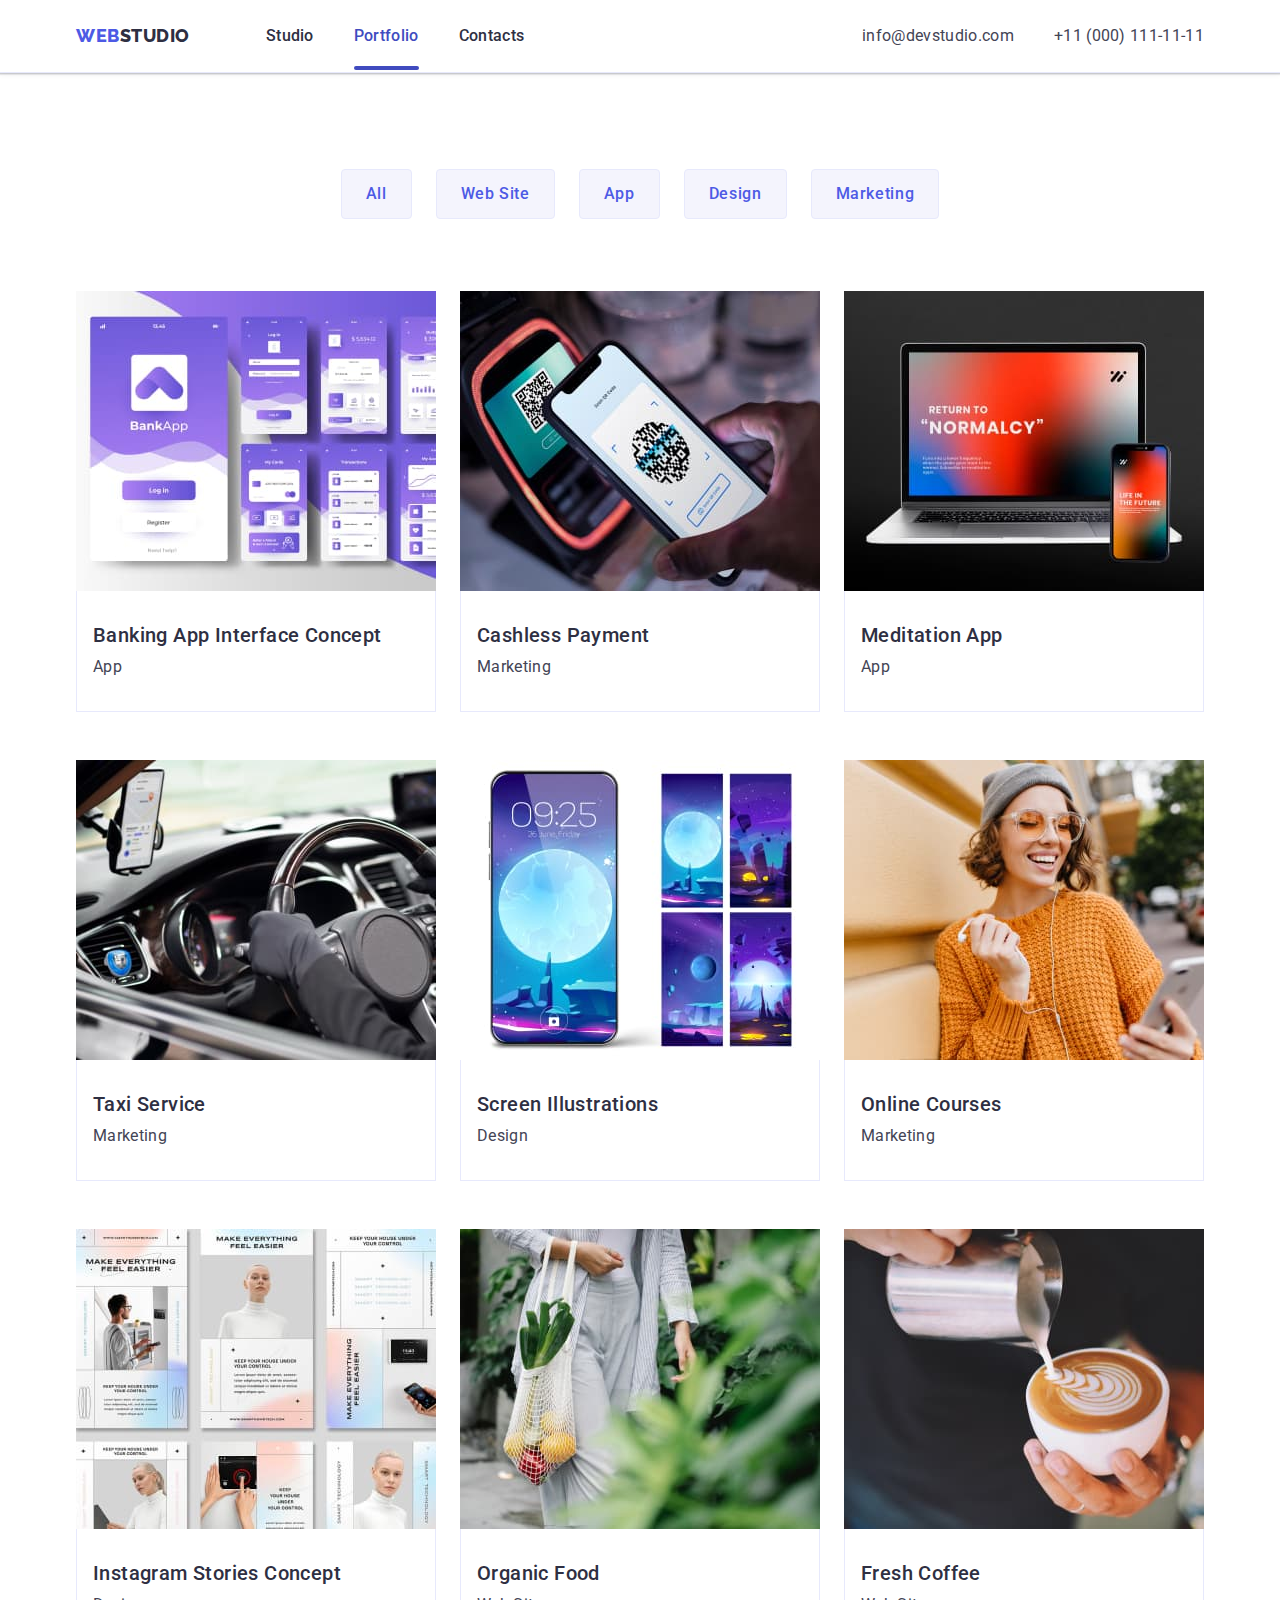
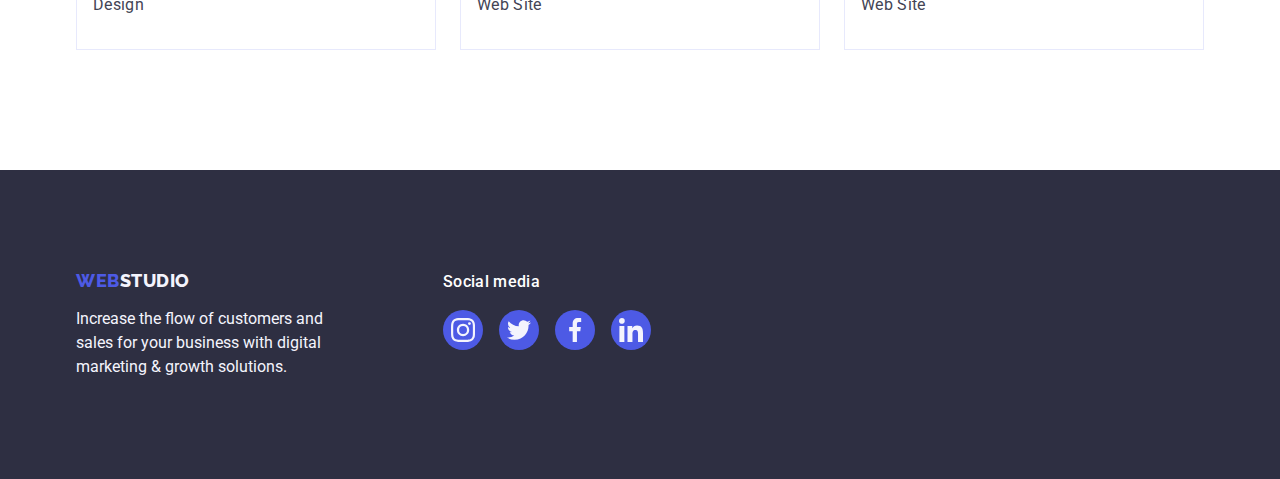
==== portfolio.html @ 6876eb2d "Initial commit" ====
<!DOCTYPE html>
<html lang="en">

<head>
    <meta charset="UTF-8">
    <meta http-equiv="X-UA-Compatible" content="IE=edge">
    <meta name="viewport" content="width=device-width, initial-scale=1.0">
    <title>Portfolio</title>
    <link rel="preconnect" href="https://fonts.googleapis.com">
    <link rel="preconnect" href="https://fonts.gstatic.com" crossorigin>
    <link
        href="https://fonts.googleapis.com/css2?family=Raleway:wght@800&family=Roboto:wght@400;500;700;900&display=swap"
        rel="stylesheet">
    <link rel="stylesheet" href="./css/modern-normalize.min.css">
    <link rel="stylesheet" href="./css/styles.css">
</head>


<body>
    <header class="top-header">
        <div class="container nav-container">
            <nav class="page-nav">
                <a href="./index.html" class="logo link">Web<span class="nav-span">Studio</span> </a>
                <ul class="list list-nav">
                    <li class="nav-item"><a href="./index.html" class="link nav-link">Studio</a></li>
                    <li class="nav-item"><a href="./portfolio.html"
                            class="link nav-link portfolio-underline">Portfolio</a></li>
                    <li class="nav-item"><a href="" class="link nav-link">Contacts</a></li>
                </ul>
            </nav>

            <address class="no_italic">
                <ul class="list list-nav">
                    <li class="nav-item"><a href="mailto:info@devstudio.com"
                            class="link contacts">info@devstudio.com</a>
                    </li>
                    <li class="nav-item"><a href="tel:+110001111111" class="link contacts">+11 (000) 111-11-11</a>
                    </li>
                </ul>
            </address>
        </div>

    </header>

    <main>
        <section class="main-section-pf">
            <div class="container">
                <h1 hidden>Portfolio</h1>
                <ul class="list btn-list">
                    <li><button type="button" class="btn">All</button></li>
                    <li><button type="button" class="btn">Web Site</button></li>
                    <li><button type="button" class="btn">App</button></li>
                    <li><button type="button" class="btn">Design</button></li>
                    <li><button type="button" class="btn">Marketing</button></li>
                </ul>

                <ul class="list list-portfolio">
                    <li class="img-portfolio">
                        <a class="link link-block" href="">
                            <div class="overlay-img ">
                                <img src="./images/img4.jpg" alt="Banking App Interface Concept" width="360">


                                <p class="overlay">14 Stylish and User-Friendly App Design Concepts · Task
                                    Manager
                                    App ·
                                    Calorie Tracker
                                    App · Exotic Fruit Ecommerce App ·
                                    Cloud Storage App</p>

                            </div>
                            <div class="img-title-pf">
                                <h2 class="title-portfolio">Banking App Interface Concept</h2>
                                <p class="title-text">App</p>
                            </div>
                        </a>
                    </li>
                    <li class="img-portfolio">
                        <a class="link link-block" href="">
                            <div class="overlay-img">
                                <img src="./images/img5.jpg" alt="Cashless Payment" width="360">


                                <p class="overlay">14 Stylish and User-Friendly App Design Concepts · Task
                                    Manager
                                    App ·
                                    Calorie Tracker
                                    App · Exotic Fruit Ecommerce App ·
                                    Cloud Storage App</p>

                            </div>
                            <div class="img-title-pf">
                                <h2 class="title-portfolio">Cashless Payment</h2>
                                <p class="title-text"> Marketing</p>
                            </div>
                        </a>
                    </li>
                    <li class="img-portfolio">
                        <a class="link link-block" href="">
                            <div class="overlay-img">
                                <img src="./images/img6.jpg" alt="Meditation App" width="360">


                                <p class="overlay">14 Stylish and User-Friendly App Design Concepts · Task
                                    Manager
                                    App ·
                                    Calorie Tracker
                                    App · Exotic Fruit Ecommerce App ·
                                    Cloud Storage App</p>

                            </div>
                            <div class="img-title-pf">
                                <h2 class="title-portfolio">Meditation App</h2>
                                <p class="title-text">App</p>
                            </div>
                        </a>
                    </li>
                    <li class="img-portfolio">
                        <a class="link link-block" href="">

                            <div class="overlay-img">
                                <img src="./images/img7.jpg" alt="Taxi Service" width="360">


                                <p class="overlay">14 Stylish and User-Friendly App Design Concepts · Task
                                    Manager
                                    App ·
                                    Calorie Tracker
                                    App · Exotic Fruit Ecommerce App ·
                                    Cloud Storage App</p>

                            </div>
                            <div class="img-title-pf">
                                <h2 class="title-portfolio">Taxi Service</h2>
                                <p class="title-text">Marketing</p>
                            </div>
                        </a>
                    </li>
                    <li class="img-portfolio">
                        <a class="link link-block" href="">
                            <div class="overlay-img">
                                <img src="./images/img8.jpg" alt="Screen Illustrations" width="360">


                                <p class="overlay">14 Stylish and User-Friendly App Design Concepts · Task
                                    Manager
                                    App ·
                                    Calorie Tracker
                                    App · Exotic Fruit Ecommerce App ·
                                    Cloud Storage App</p>

                            </div>
                            <div class="img-title-pf">
                                <h2 class="title-portfolio"> Screen Illustrations</h2>
                                <p class="title-text">Design</p>
                            </div>
                        </a>
                    </li>
                    <li class="img-portfolio">
                        <a class="link link-block" href="">
                            <div class="overlay-img">
                                <img src="./images/img9.jpg" alt="Online Courses" width="360">


                                <p class="overlay">14 Stylish and User-Friendly App Design Concepts · Task
                                    Manager
                                    App ·
                                    Calorie Tracker
                                    App · Exotic Fruit Ecommerce App ·
                                    Cloud Storage App</p>

                            </div>
                            <div class="img-title-pf">
                                <h2 class="title-portfolio">Online Courses</h2>
                                <p class="title-text">Marketing</p>
                            </div>
                        </a>
                    </li>
                    <li class="img-portfolio">
                        <a class="link link-block" href="">
                            <div class="overlay-img">
                                <img src="./images/img10.jpg" alt="Instagram Stories Concept" width="360">


                                <p class="overlay">14 Stylish and User-Friendly App Design Concepts · Task
                                    Manager
                                    App ·
                                    Calorie Tracker
                                    App · Exotic Fruit Ecommerce App ·
                                    Cloud Storage App</p>

                            </div>
                            <div class="img-title-pf">
                                <h2 class="title-portfolio">Instagram Stories Concept</h2>
                                <p class="title-text">Design</p>
                            </div>
                        </a>
                    </li>
                    <li class="img-portfolio">
                        <a class="link link-block" href="">
                            <div class="overlay-img">
                                <img src="./images/img11.jpg" alt="Organic Food" width="360">


                                <p class="overlay">14 Stylish and User-Friendly App Design Concepts · Task
                                    Manager
                                    App ·
                                    Calorie Tracker
                                    App · Exotic Fruit Ecommerce App ·
                                    Cloud Storage App</p>

                            </div>
                            <div class="img-title-pf">
                                <h2 class="title-portfolio">Organic Food</h2>
                                <p class="title-text">Web Site</p>
                            </div>
                        </a>
                    </li>
                    <li class="img-portfolio">
                        <a class="link link-block" href="">
                            <div class="overlay-img">
                                <img src="./images/img12.jpg" alt="Fresh Coffee" width="360">


                                <p class="overlay">14 Stylish and User-Friendly App Design Concepts · Task
                                    Manager
                                    App ·
                                    Calorie Tracker
                                    App · Exotic Fruit Ecommerce App ·
                                    Cloud Storage App</p>

                            </div>
                            <div class="img-title-pf">
                                <h2 class="title-portfolio">Fresh Coffee</h2>
                                <p class="title-text">Web Site</p>
                            </div>
                        </a>
                    </li>
                </ul>
            </div>
        </section>
    </main>

    <footer class="footer-styles">
        <div class="container footer-main">
            <div class="footer-logo-section">
                <a href="./index.html" class="logo-footer link">Web<span class="logo-span">Studio</span>
                </a>
                <p class="footer-text">Increase the flow of customers and <br>
                    sales for your business with digital <br>
                    marketing & growth solutions. </p>
            </div>
            <div class="footer-link">
                <p class="footer-title">Social media</p>
                <ul class="list list-footer">
                    <li class="no-used">
                        <a href="" class="icon-link-footer">
                            <svg width="24" height="24" class="footer-icon">
                                <use href="./images/icons.svg#icon-instagram"></use>
                            </svg>
                        </a>
                    </li>
                    <li class="no-used">
                        <a href="" class="icon-link-footer">
                            <svg width="24" height="24" class="footer-icon">
                                <use href="./images/icons.svg#icon-twitter"></use>
                            </svg>
                        </a>
                    </li>
                    <li class="no-used">
                        <a href="" class="icon-link-footer">
                            <svg width="24" height="24" class="footer-icon">
                                <use href="./images/icons.svg#icon-facebook"></use>
                            </svg>
                        </a>
                    </li>
                    <li class="no-used">
                        <a href="" class="icon-link-footer">
                            <svg width="24" height="24" class="footer-icon">
                                <use href="./images/icons.svg#icon-linkedin"></use>
                            </svg>
                        </a>
                    </li>
                </ul>
            </div>
        </div>
    </footer>

</body>

</html>
---- css/styles.css ----
:root {
    --hover-color: #404BBF;
}

h1, h2, h3, h4, p {
    margin-top: 0;
    margin-bottom: 0;
    padding-left: 0;
}

ul, ol {
    margin-top: 0;
    margin-bottom: 0;
}

button {
    cursor: pointer;

}



.container {
    width: 1158px;
    margin-left: auto;
    margin-right: auto;
    padding-left: 15px;
    padding-right: 15px;
}

body {
    font-family: 'Roboto', sans-serif;
    font-size: 16px;
    color: #434455;
    background-color: #FFFFFF;
    }

img {
    display: block;
    max-width: 100%;
    height: auto;
    }

/* ================== header ====================== */
.top-header {
    border-bottom: 1px solid #E7E9FC;
    padding-top: 24px;
    padding-bottom: 24px;
    box-shadow: 0px 2px 1px rgba(46, 47, 66, 0.08), 0px 1px 1px rgba(46, 47, 66, 0.16), 0px 1px 6px rgba(46, 47, 66, 0.08);
        }

.nav-container {
    display: flex;
    align-items: center;
    justify-content: space-between;
}

.page-nav {
    display: flex;
    align-items: center;
}

.list-nav {
    display: flex;
    gap: 40px;
}

.list-contacts {
    display: flex;
    gap: 40px;
}

.logo {
    font-family: 'Raleway', sans-serif; 
    font-size: 18px; 
    font-weight: 800;
    line-height: 1.17;
    letter-spacing: 0.03em;
    color: #4D5AE5;
    text-transform: uppercase;
    margin-right: 76px;
 }

.nav-span {
   color: #2E2F42; 
}

/* .nav-item {
    position: relative;
    
} */


.link {
    text-decoration: none;
}

.nav-link {
    font-size: 16px;
    font-weight: 500;
    line-height: 1.5;
    text-decoration: none;
    letter-spacing: 0.02em;
    color: #2e2f42;
    padding-top: 24px;
    padding-bottom: 24px;
    transition: color 250ms cubic-bezier(0.4, 0, 0.2, 1);
    
}

.studio-underline {
    color: #404bbf;  
    position: relative;
}

.portfolio-underline {
    color: #404bbf;
    position: relative;
}

.studio-underline::after {
    content: '';
    position: absolute;
    width: 100%;
    height: 4px;
    left: 0px;
    bottom: -1px;
    background: #404BBF;
    border-radius: 2px;
    
}

.portfolio-underline::after {
    content: '';
    position: absolute;
    width: 100%;
    height: 4px;
    left: 0px;
    bottom: -1px;
    background: #404BBF;
    border-radius: 2px;
}

.nav-link:hover,
.nav-link:focus {
    color: var(--hover-color);
}

.list {
   list-style: none; 
   padding-left: 0;
}

.contacts {
    font-size: 16px;
    font-weight: 400;
    line-height: 1.5;
    letter-spacing: 0.02em;
    text-decoration: none;
    color: #434455;
    transition: color 250ms cubic-bezier(0.4, 0, 0.2, 1);
}

.no_italic {
    font-style: normal;
}

.contacts:hover,
.contacts:focus {
    color: var(--hover-color);
}

/* =================== головна секція індекс =================== */

.main-section {
    background-color: #2E2F42;
    padding-top: 188px;
    padding-bottom: 188px;
    background-image: linear-gradient(rgba(46, 47, 66, 0.7), rgba(46, 47, 66, 0.7)), url(../images/people-office.jpg);
    background-size: cover;
    max-width: 1440px;
    background-repeat: no-repeat;
    background-position: center;
    margin-left: auto;
    margin-right: auto;
 }

 /* .main-bg {

 } */

.main-title {
    margin-bottom: 48px;
    max-width: 496px;
    margin-left: auto;
    margin-right: auto;
    color: #FFFFFF;
    font-size: 56px;
    line-height: 1.07;
    letter-spacing: 0.02em;
    text-align: center;
  }

 .main-btn {
    display: block;
    color: #FFFFFF;
    background-color: #4D5AE5;
    font-family: 'Roboto', sans-serif;
    font-size: 16px;
    font-weight: 500;
    line-height: 1.5;
    letter-spacing: 0.04em;
    list-style: none;
    border: none;
    border-color: #4D5AE5;
    border-radius: 4px;
    padding: 16px 32px;
    height: 56px;
    min-width: 169px;
    margin-left: auto;
    margin-right: auto;
    transition: background-color 250ms cubic-bezier(0.4, 0, 0.2, 1);
   }

.main-btn:hover,
.main-btn:focus {
    background-color: var(--hover-color);
    
}


/* =============== секція 2 індекс ============= */

.second-section {
    padding-top: 120px;
    padding-bottom: 120px;
}

.title-list {
    display: flex;
    gap: 24px;
}

.card-second {
    width: calc((100% - 72px) / 4);
}

.icon-box {
    display: flex;
    border-radius: 4px;
    height: 112px;
    justify-content:center;
    align-items: center;
    background-color: #F4F4FD;
    margin-bottom: 8px;
}
.card-second-icon {
    display: flex;
 }

.title-portfolio {
    line-height: 1.2;
    font-weight: 500;
    font-size: 20px;
    color: #2E2F42;
    letter-spacing: 0.02em;
    margin-bottom: 8px;
   
}

 .title-text {
    font-size: inherit;
    line-height: 1.5;
    font-weight: 400;
    letter-spacing: 0.02em;
    color: #434455;

}

/* =============== секція 3 індекс ================ */

.third-section{
    padding-bottom: 120px;
}

.third-list {
    display: flex;
    gap: 24px;
}

.img-third-section {
width: calc((100% - 48px) / 3);
}
.other-title {
    font-weight: 700;
    font-size: 36px;
    line-height: 1.11;
    text-align: center;
    letter-spacing: 0.02em;
    text-transform: capitalize;
    color: #2E2F42;
    margin-bottom: 72px;
}


/* ==================== секція 4 індекс ================== */

.fourth-section {
    background-color: #F4F4FD;
    padding-top: 120px;
    padding-bottom: 120px;
   }

.img-fourth-section {
    background-color: #FFFFFF;  
    border-radius: 0px 0px 4px 4px;
    width: calc((100% - 72px) / 4);
    box-shadow: 0px 1px 6px rgba(46, 47, 66, 0.08), 0px 1px 1px rgba(46, 47, 66, 0.16), 0px 2px 1px rgba(46, 47, 66, 0.08);
}

.fourth-list {
    display: flex;
    gap: 24px;   
}

.img-title-index {
    padding: 32px 0;
    text-align: center;
}

.team-text {
    font-size: inherit;
    line-height: 1.5;
    font-weight: 400;
    letter-spacing: 0.02em;
    color: #434455;
    margin-bottom: 8px;
}

.social-link-list {
    display: flex;
    justify-content: center;
    align-items: center;
    gap: 24px;
    
    
}

.svg-fill {
    fill: #F4F4FD;
}

.icon-link {
    display: flex;
    justify-content: center;
    align-items: center;
    width: 40px;
    height: 40px;
    border-radius: 50%;
    background-color: #4D5AE5;
    fill: #FFFFFF;
    transition: background-color 250ms cubic-bezier(0.4, 0, 0.2, 1);
    
}

.icon-link:hover,
.icon-link:focus {
    background-color: #404BBF;
}



/* ======================== секція індекс 5 ====================== */

.fifth-section {
    padding-top: 120px;
    padding-bottom: 120px;
}

.fifth-title {
    font-weight: 700;
    font-size: 36px;
    line-height: 1.1;
    letter-spacing: 0.02em;
    text-transform: capitalize;
    margin-bottom: 72px;
    text-align: center;
    color: #2e2f42;
}

.customers-list {
    display: flex;
    gap: 24px;
}

.customers-box {
    display: flex;
    width: calc((100% - 120px) / 6);
    height: 88px;
    justify-content: center;
    align-items: center;
}

 .customers-logo {
   fill: currentColor; 
 }
 

.icon-customers {
    display: flex;
    justify-content: center;
    align-items: center;
    border: 1px solid #8E8F99;
    border-radius: 4px;
    width: 100%;
    height: 100%;
    /* fill: #8E8F99; */
    color: #8e8f99;  
    transition: border-color 250ms cubic-bezier(0.4, 0, 0.2, 1),
        color 250ms cubic-bezier(0.4, 0, 0.2, 1);
}

.icon-customers:hover,
.icon-customers:focus {
    /* fill: #404BBF; */
    color: #404BBF;
    border-color: #404BBF;
   }


  /* ======================= img portfolio ======================= */

.main-section-pf {
    padding-top: 96px;
    padding-bottom: 120px;
}

.img-portfolio {
    width: calc((100% - 48px) / 3);
}

.list-portfolio {
    display: flex;
    flex-wrap: wrap;
    row-gap: 48px;
    column-gap: 24px;
}

.img-title-pf {
    padding: 32px 16px;
    border-left: 1px solid #E7E9FC;
    border-right: 1px solid #E7E9FC;
    border-bottom: 1px solid #E7E9FC;
    }

.link-block {
    position: relative;
    display: block;
    transition: box-shadow 250ms cubic-bezier(0.4, 0, 0.2, 1);
    
}

.overlay {
    position: absolute;
    width: 100%;
    height: 100%;
    left: 0px;
    top: 0px;
    font-family: 'Roboto';
    font-weight: 400;
    font-size: 16px;
    line-height: 1.5;                 
    letter-spacing: 0.02em;
    color: #F4F4FD;
    padding: 40px 32px;
    background-color: #4d5ae5;
    transform: translateY(100%);
    transition: transform 250ms cubic-bezier(0.4, 0, 0.2, 1);
}

.link-block:hover .overlay-text {
    transform: translateY(0);
}

.link-block:focus .overlay-text {
    transform: translateY(0);
}

.overlay-img {
    position: relative;
    overflow: hidden;
}

.link-block:hover,
.link-block:focus {
   
    box-shadow: 0px 1px 6px rgba(46, 47, 66, 0.08),
        0px 1px 1px rgba(46, 47, 66, 0.16),
        0px 2px 1px rgba(46, 47, 66, 0.08);
}

.link-block:hover .overlay {
    transform: translateY(0);
}

.link-block:focus .overlay {
    transform: translateY(0);
}

/* ================= кнопки портфоліо ============= */

.btn-list {
    display: flex;
    justify-content: center;
    gap: 24px;
    margin-bottom: 72px;
}

.btn {
    color: #4D5AE5;
    background-color: #F4F4FD;
    font-family: 'Roboto', sans-serif;
    font-size: 16px;
    font-weight: 500;
    line-height: 1.5;
    letter-spacing: 0.04em;
    list-style: none;
    border: 1px solid #e7e9fc;
    border-radius: 4px;
    padding: 12px 24px;
    transition: color 250ms cubic-bezier(0.4, 0, 0.2, 1),
        background-color 250ms cubic-bezier(0.4, 0, 0.2, 1),
        border-color 250ms cubic-bezier(0.4, 0, 0.2, 1),
        box-shadow 250ms cubic-bezier(0.4, 0, 0.2, 1);

}

.btn:hover,
.btn:focus {
    background-color: var(--hover-color);
    color: #FFFFFF;
    border: 1px solid transparent;
    box-shadow: 0px 3px 1px rgba(0, 0, 0, 0.1), 0px 2px 1px rgba(0, 0, 0, 0.08), 0px 2px 2px rgba(0, 0, 0, 0.12);
}


/* ================= footer ===================== */

.footer-main {
    display: flex;
    align-items: baseline;
}

.footer-styles {
    display: flex;
    background-color: #2E2F42;
    padding-top: 100px;
    padding-bottom: 100px;
}

.logo-span {
    color: #F4F4FD;
}
.logo-footer {
    font-family: 'Raleway', sans-serif;
    font-size: 18px;
    font-weight: 800;
    line-height: 1.17;
    letter-spacing: 0.03em;
    color: #4D5AE5;
    text-transform: uppercase;
    display: inline-block;
      
}

.footer-text {
    color: #F4F4FD;
    font-size: inherit;
    line-height: 1.5;
    text-align: Left;  
    vertical-align: Top;
    margin-top: 16px;
    /* width: 265px; */

}

.footer-logo-section {
    margin-right: 120px;
}

.footer-title {
    display: block;
   font-family: 'Roboto', sans-serif;
   color: #FFFFFF;
font-size: 16px;
font-weight: 500;
line-height: 1.5;
letter-spacing: 0.02em;
margin-bottom: 16px; 

}

.list-footer {
    display: flex;
        justify-content: center;
        align-items: center;
        gap: 16px;
}

.footer-icon {
    fill: #f4f4fd; 
}

.icon-link-footer {
    display: flex;
    justify-content: center;
    align-items: center;
    width: 40px;
    height: 40px;
    border-radius: 50%;
    background-color: #4D5AE5;
    fill: #FFFFFF;
        transition: background-color 250ms cubic-bezier(0.4, 0, 0.2, 1);
}

.icon-link-footer:hover,
.icon-link-footer:focus {
    background-color: #31D0AA;
}

/* ================Модальне вікно================ */
.backdrop {
    position: fixed;
    width: 100%;
    height: 100%;
    left: 0px;
    top: 0px;
    background: rgba(46, 47, 66, 0.4);
    transition: opacity 250ms cubic-bezier(0.4, 0, 0.2, 1), visibility 250ms cubic-bezier(0.4, 0, 0.2, 1);
}

.modal {
    position: absolute;
    width: 408px;
        min-height: 576px;
        left: 50%;
        top: 50%;
        transform: translate(-50%, -50%);
        background: #FCFCFC;
        box-shadow: 0px 1px 1px rgba(0, 0, 0, 0.14), 0px 1px 3px rgba(0, 0, 0, 0.12), 0px 2px 1px rgba(0, 0, 0, 0.2);
        border-radius: 4px;
        transition: transform 250ms cubic-bezier(0.4, 0, 0.2, 1);
}

.modal-btn {
    position: absolute;
    display: flex;
    justify-content: center;
    align-items: center;
    width: 24px;
    height: 24px;
    padding: 0;
    top: 24px;
    right: 24px;
    border-radius: 50%;
    background: #E7E9FC;
    border: 1px solid rgba(0, 0, 0, 0.1);
    transition: background-color 250ms cubic-bezier(0.4, 0, 0.2, 1), border 250ms cubic-bezier(0.4, 0, 0.2, 1);
}

.modal-btn:hover,
.modal-btn:focus {
    background-color: #404bbf;
    border: none;
  
}

.modal-icon {
    position: absolute;
    left: 50%;
    top: 50%;
    transform: translate(-50%, -50%);
    fill: #2E2F42;
    transition: fill 250ms cubic-bezier(0.4, 0, 0.2, 1);
}

 .modal-btn:hover .modal-icon {
      fill: #ffffff;
}
.modal-btn:focus .modal-icon {
    fill: #ffffff;
}

.is-hidden {
    opacity: 0;
    visibility:hidden;
    pointer-events: none;
}
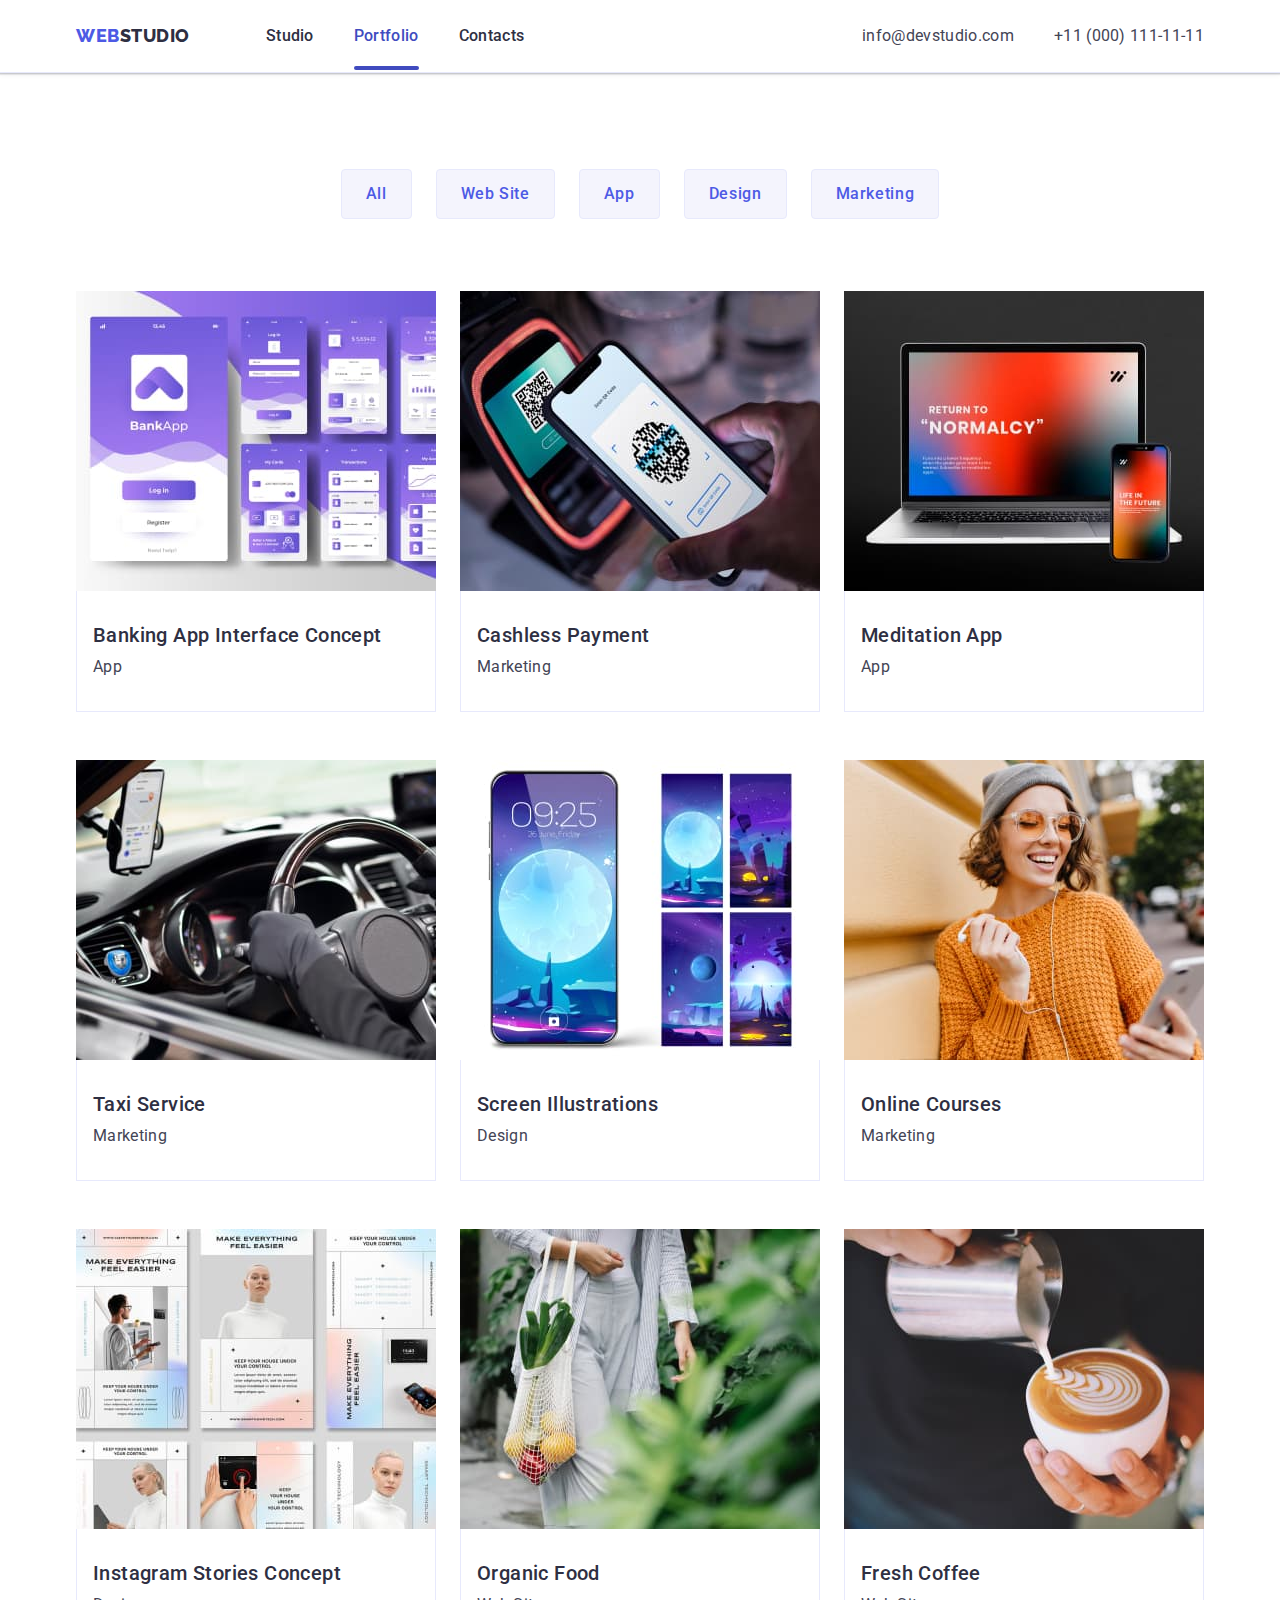
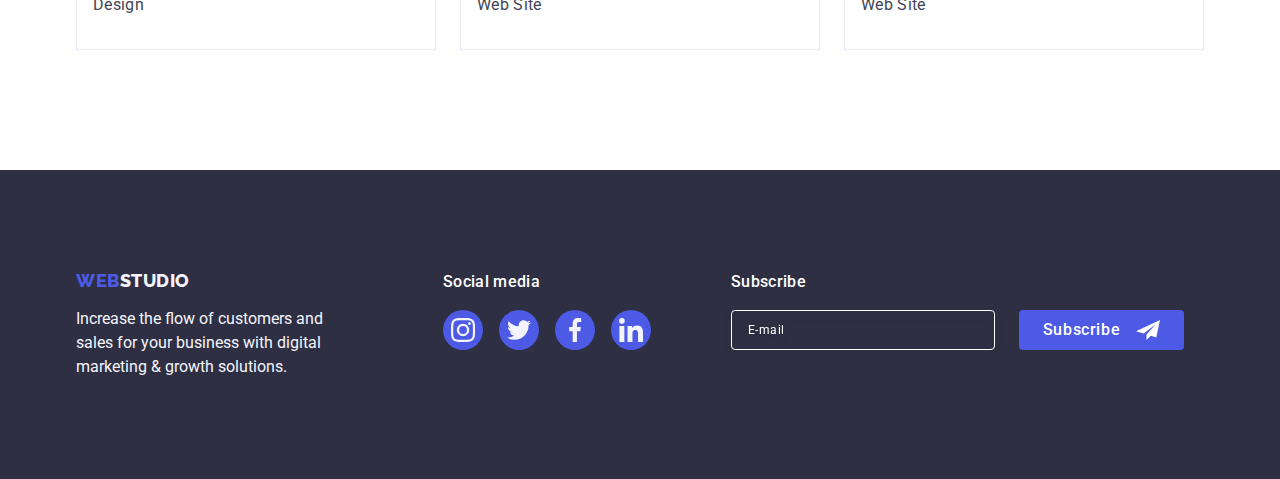
==== commit 36d9143d: "footer" ====
--- a/portfolio.html
+++ b/portfolio.html
@@ -283,6 +283,20 @@
                     </li>
                 </ul>
             </div>
+            <div class="subscribe-box">
+                <p class="footer-title">Subscribe</p>
+                <form class="form-box">
+                    <label class="footer-mail-box">
+                        <input class="footer-mail" type="email" name="email" placeholder="E-mail" required>
+                    </label>
+                    <button type="submit" class="mail-btn">
+                        Subscribe
+                        <svg class="subscribe-btn" width="24" height="24">
+                            <use href="./images/icons.svg#icon-telegram"></use>
+                        </svg>
+                    </button>
+                </form>
+            </div>
         </div>
     </footer>
 
--- a/css/styles.css
+++ b/css/styles.css
@@ -1,89 +1,92 @@
-
 :root {
-    --hover-color: #404BBF;
-}
-
-h1, h2, h3, h4, p {
-    margin-top: 0;
-    margin-bottom: 0;
-    padding-left: 0;
-}
-
-ul, ol {
-    margin-top: 0;
-    margin-bottom: 0;
+  --hover-color: #404bbf;
+}
+
+h1,
+h2,
+h3,
+h4,
+p {
+  margin-top: 0;
+  margin-bottom: 0;
+  padding-left: 0;
+}
+
+ul,
+ol {
+  margin-top: 0;
+  margin-bottom: 0;
 }
 
 button {
-    cursor: pointer;
-
-}
-
-
+  cursor: pointer;
+  padding: 0 0;
+}
 
 .container {
-    width: 1158px;
-    margin-left: auto;
-    margin-right: auto;
-    padding-left: 15px;
-    padding-right: 15px;
+  width: 1158px;
+  margin-left: auto;
+  margin-right: auto;
+  padding-left: 15px;
+  padding-right: 15px;
 }
 
 body {
-    font-family: 'Roboto', sans-serif;
-    font-size: 16px;
-    color: #434455;
-    background-color: #FFFFFF;
-    }
+  font-family: "Roboto", sans-serif;
+  font-size: 16px;
+  color: #434455;
+  background-color: #ffffff;
+}
 
 img {
-    display: block;
-    max-width: 100%;
-    height: auto;
-    }
+  display: block;
+  max-width: 100%;
+  height: auto;
+}
 
 /* ================== header ====================== */
 .top-header {
-    border-bottom: 1px solid #E7E9FC;
-    padding-top: 24px;
-    padding-bottom: 24px;
-    box-shadow: 0px 2px 1px rgba(46, 47, 66, 0.08), 0px 1px 1px rgba(46, 47, 66, 0.16), 0px 1px 6px rgba(46, 47, 66, 0.08);
-        }
+  border-bottom: 1px solid #e7e9fc;
+  padding-top: 24px;
+  padding-bottom: 24px;
+  box-shadow: 0px 2px 1px rgba(46, 47, 66, 0.08),
+    0px 1px 1px rgba(46, 47, 66, 0.16), 0px 1px 6px rgba(46, 47, 66, 0.08);
+}
 
 .nav-container {
-    display: flex;
-    align-items: center;
-    justify-content: space-between;
+  display: flex;
+  align-items: center;
+  justify-content: space-between;
 }
 
 .page-nav {
-    display: flex;
-    align-items: center;
+  display: flex;
+  align-items: center;
 }
 
 .list-nav {
-    display: flex;
-    gap: 40px;
+  display: flex;
+  gap: 40px;
 }
 
 .list-contacts {
-    display: flex;
-    gap: 40px;
+  display: flex;
+  gap: 40px;
 }
 
 .logo {
-    font-family: 'Raleway', sans-serif; 
-    font-size: 18px; 
-    font-weight: 800;
-    line-height: 1.17;
-    letter-spacing: 0.03em;
-    color: #4D5AE5;
-    text-transform: uppercase;
-    margin-right: 76px;
- }
+  font-family: "Raleway", sans-serif;
+  font-size: 18px;
+  font-weight: 800;
+  line-height: 1.17;
+  letter-spacing: 0.03em;
+  color: #4d5ae5;
+  text-transform: uppercase;
+  margin-right: 76px;
+}
 
 .nav-span {
-   color: #2E2F42; 
+  color: #2e2f42;
 }
 
 /* .nav-item {
@@ -91,609 +94,869 @@
     
 } */
 
-
 .link {
-    text-decoration: none;
+  text-decoration: none;
 }
 
 .nav-link {
-    font-size: 16px;
-    font-weight: 500;
-    line-height: 1.5;
-    text-decoration: none;
-    letter-spacing: 0.02em;
-    color: #2e2f42;
-    padding-top: 24px;
-    padding-bottom: 24px;
-    transition: color 250ms cubic-bezier(0.4, 0, 0.2, 1);
-    
+  font-size: 16px;
+  font-weight: 500;
+  line-height: 1.5;
+  text-decoration: none;
+  letter-spacing: 0.02em;
+  color: #2e2f42;
+  padding-top: 24px;
+  padding-bottom: 24px;
+  transition: color 250ms cubic-bezier(0.4, 0, 0.2, 1);
 }
 
 .studio-underline {
-    color: #404bbf;  
-    position: relative;
+  color: #404bbf;
+  position: relative;
 }
 
 .portfolio-underline {
-    color: #404bbf;
-    position: relative;
+  color: #404bbf;
+  position: relative;
 }
 
 .studio-underline::after {
-    content: '';
-    position: absolute;
-    width: 100%;
-    height: 4px;
-    left: 0px;
-    bottom: -1px;
-    background: #404BBF;
-    border-radius: 2px;
-    
+  content: "";
+  position: absolute;
+  width: 100%;
+  height: 4px;
+  left: 0px;
+  bottom: -1px;
+  background: #404bbf;
+  border-radius: 2px;
 }
 
 .portfolio-underline::after {
-    content: '';
-    position: absolute;
-    width: 100%;
-    height: 4px;
-    left: 0px;
-    bottom: -1px;
-    background: #404BBF;
-    border-radius: 2px;
+  content: "";
+  position: absolute;
+  width: 100%;
+  height: 4px;
+  left: 0px;
+  bottom: -1px;
+  background: #404bbf;
+  border-radius: 2px;
 }
 
 .nav-link:hover,
 .nav-link:focus {
-    color: var(--hover-color);
+  color: var(--hover-color);
 }
 
 .list {
-   list-style: none; 
-   padding-left: 0;
+  list-style: none;
+  padding-left: 0;
 }
 
 .contacts {
-    font-size: 16px;
-    font-weight: 400;
-    line-height: 1.5;
-    letter-spacing: 0.02em;
-    text-decoration: none;
-    color: #434455;
-    transition: color 250ms cubic-bezier(0.4, 0, 0.2, 1);
+  font-size: 16px;
+  font-weight: 400;
+  line-height: 1.5;
+  letter-spacing: 0.02em;
+  text-decoration: none;
+  color: #434455;
+  transition: color 250ms cubic-bezier(0.4, 0, 0.2, 1);
 }
 
 .no_italic {
-    font-style: normal;
+  font-style: normal;
 }
 
 .contacts:hover,
 .contacts:focus {
-    color: var(--hover-color);
+  color: var(--hover-color);
 }
 
 /* =================== головна секція індекс =================== */
 
 .main-section {
-    background-color: #2E2F42;
-    padding-top: 188px;
-    padding-bottom: 188px;
-    background-image: linear-gradient(rgba(46, 47, 66, 0.7), rgba(46, 47, 66, 0.7)), url(../images/people-office.jpg);
-    background-size: cover;
-    max-width: 1440px;
-    background-repeat: no-repeat;
-    background-position: center;
-    margin-left: auto;
-    margin-right: auto;
- }
-
- /* .main-bg {
+  background-color: #2e2f42;
+  padding-top: 188px;
+  padding-bottom: 188px;
+  background-image: linear-gradient(
+      rgba(46, 47, 66, 0.7),
+      rgba(46, 47, 66, 0.7)
+    ),
+    url(../images/people-office.jpg);
+  background-size: cover;
+  max-width: 1440px;
+  background-repeat: no-repeat;
+  background-position: center;
+  margin-left: auto;
+  margin-right: auto;
+}
+
+/* .main-bg {
 
  } */
 
 .main-title {
-    margin-bottom: 48px;
-    max-width: 496px;
-    margin-left: auto;
-    margin-right: auto;
-    color: #FFFFFF;
-    font-size: 56px;
-    line-height: 1.07;
-    letter-spacing: 0.02em;
-    text-align: center;
-  }
-
- .main-btn {
-    display: block;
-    color: #FFFFFF;
-    background-color: #4D5AE5;
-    font-family: 'Roboto', sans-serif;
-    font-size: 16px;
-    font-weight: 500;
-    line-height: 1.5;
-    letter-spacing: 0.04em;
-    list-style: none;
-    border: none;
-    border-color: #4D5AE5;
-    border-radius: 4px;
-    padding: 16px 32px;
-    height: 56px;
-    min-width: 169px;
-    margin-left: auto;
-    margin-right: auto;
-    transition: background-color 250ms cubic-bezier(0.4, 0, 0.2, 1);
-   }
+  margin-bottom: 48px;
+  max-width: 496px;
+  margin-left: auto;
+  margin-right: auto;
+  color: #ffffff;
+  font-size: 56px;
+  line-height: 1.07;
+  letter-spacing: 0.02em;
+  text-align: center;
+}
+
+.main-btn {
+  display: block;
+  color: #ffffff;
+  background-color: #4d5ae5;
+  font-family: "Roboto", sans-serif;
+  font-size: 16px;
+  font-weight: 500;
+  line-height: 1.5;
+  letter-spacing: 0.04em;
+  list-style: none;
+  border: none;
+  border-color: #4d5ae5;
+  border-radius: 4px;
+  padding: 16px 32px;
+  height: 56px;
+  min-width: 169px;
+  margin-left: auto;
+  margin-right: auto;
+  transition: background-color 250ms cubic-bezier(0.4, 0, 0.2, 1);
+}
 
 .main-btn:hover,
 .main-btn:focus {
-    background-color: var(--hover-color);
-    
-}
-
+  background-color: var(--hover-color);
+}
 
 /* =============== секція 2 індекс ============= */
 
 .second-section {
-    padding-top: 120px;
-    padding-bottom: 120px;
+  padding-top: 120px;
+  padding-bottom: 120px;
 }
 
 .title-list {
-    display: flex;
-    gap: 24px;
+  display: flex;
+  gap: 24px;
 }
 
 .card-second {
-    width: calc((100% - 72px) / 4);
+  width: calc((100% - 72px) / 4);
 }
 
 .icon-box {
-    display: flex;
-    border-radius: 4px;
-    height: 112px;
-    justify-content:center;
-    align-items: center;
-    background-color: #F4F4FD;
-    margin-bottom: 8px;
+  display: flex;
+  border-radius: 4px;
+  height: 112px;
+  justify-content: center;
+  align-items: center;
+  background-color: #f4f4fd;
+  margin-bottom: 8px;
 }
 .card-second-icon {
-    display: flex;
- }
+  display: flex;
+}
 
 .title-portfolio {
-    line-height: 1.2;
-    font-weight: 500;
-    font-size: 20px;
-    color: #2E2F42;
-    letter-spacing: 0.02em;
-    margin-bottom: 8px;
-   
-}
-
- .title-text {
-    font-size: inherit;
-    line-height: 1.5;
-    font-weight: 400;
-    letter-spacing: 0.02em;
-    color: #434455;
-
+  line-height: 1.2;
+  font-weight: 500;
+  font-size: 20px;
+  color: #2e2f42;
+  letter-spacing: 0.02em;
+  margin-bottom: 8px;
+}
+
+.title-text {
+  font-size: inherit;
+  line-height: 1.5;
+  font-weight: 400;
+  letter-spacing: 0.02em;
+  color: #434455;
 }
 
 /* =============== секція 3 індекс ================ */
 
-.third-section{
-    padding-bottom: 120px;
+.third-section {
+  padding-bottom: 120px;
 }
 
 .third-list {
-    display: flex;
-    gap: 24px;
+  display: flex;
+  gap: 24px;
 }
 
 .img-third-section {
-width: calc((100% - 48px) / 3);
+  width: calc((100% - 48px) / 3);
 }
 .other-title {
-    font-weight: 700;
-    font-size: 36px;
-    line-height: 1.11;
-    text-align: center;
-    letter-spacing: 0.02em;
-    text-transform: capitalize;
-    color: #2E2F42;
-    margin-bottom: 72px;
-}
-
+  font-weight: 700;
+  font-size: 36px;
+  line-height: 1.11;
+  text-align: center;
+  letter-spacing: 0.02em;
+  text-transform: capitalize;
+  color: #2e2f42;
+  margin-bottom: 72px;
+}
 
 /* ==================== секція 4 індекс ================== */
 
 .fourth-section {
-    background-color: #F4F4FD;
-    padding-top: 120px;
-    padding-bottom: 120px;
-   }
+  background-color: #f4f4fd;
+  padding-top: 120px;
+  padding-bottom: 120px;
+}
 
 .img-fourth-section {
-    background-color: #FFFFFF;  
-    border-radius: 0px 0px 4px 4px;
-    width: calc((100% - 72px) / 4);
-    box-shadow: 0px 1px 6px rgba(46, 47, 66, 0.08), 0px 1px 1px rgba(46, 47, 66, 0.16), 0px 2px 1px rgba(46, 47, 66, 0.08);
+  background-color: #ffffff;
+  border-radius: 0px 0px 4px 4px;
+  width: calc((100% - 72px) / 4);
+  box-shadow: 0px 1px 6px rgba(46, 47, 66, 0.08),
+    0px 1px 1px rgba(46, 47, 66, 0.16), 0px 2px 1px rgba(46, 47, 66, 0.08);
 }
 
 .fourth-list {
-    display: flex;
-    gap: 24px;   
+  display: flex;
+  gap: 24px;
 }
 
 .img-title-index {
-    padding: 32px 0;
-    text-align: center;
+  padding: 32px 0;
+  text-align: center;
 }
 
 .team-text {
-    font-size: inherit;
-    line-height: 1.5;
-    font-weight: 400;
-    letter-spacing: 0.02em;
-    color: #434455;
-    margin-bottom: 8px;
+  font-size: inherit;
+  line-height: 1.5;
+  font-weight: 400;
+  letter-spacing: 0.02em;
+  color: #434455;
+  margin-bottom: 8px;
 }
 
 .social-link-list {
-    display: flex;
-    justify-content: center;
-    align-items: center;
-    gap: 24px;
-    
-    
+  display: flex;
+  justify-content: center;
+  align-items: center;
+  gap: 24px;
 }
 
 .svg-fill {
-    fill: #F4F4FD;
+  fill: #f4f4fd;
 }
 
 .icon-link {
-    display: flex;
-    justify-content: center;
-    align-items: center;
-    width: 40px;
-    height: 40px;
-    border-radius: 50%;
-    background-color: #4D5AE5;
-    fill: #FFFFFF;
-    transition: background-color 250ms cubic-bezier(0.4, 0, 0.2, 1);
-    
+  display: flex;
+  justify-content: center;
+  align-items: center;
+  width: 40px;
+  height: 40px;
+  border-radius: 50%;
+  background-color: #4d5ae5;
+  fill: #ffffff;
+  transition: background-color 250ms cubic-bezier(0.4, 0, 0.2, 1);
 }
 
 .icon-link:hover,
 .icon-link:focus {
-    background-color: #404BBF;
-}
-
-
+  background-color: #404bbf;
+}
 
 /* ======================== секція індекс 5 ====================== */
 
 .fifth-section {
-    padding-top: 120px;
-    padding-bottom: 120px;
+  padding-top: 120px;
+  padding-bottom: 120px;
 }
 
 .fifth-title {
-    font-weight: 700;
-    font-size: 36px;
-    line-height: 1.1;
-    letter-spacing: 0.02em;
-    text-transform: capitalize;
-    margin-bottom: 72px;
-    text-align: center;
-    color: #2e2f42;
+  font-weight: 700;
+  font-size: 36px;
+  line-height: 1.1;
+  letter-spacing: 0.02em;
+  text-transform: capitalize;
+  margin-bottom: 72px;
+  text-align: center;
+  color: #2e2f42;
 }
 
 .customers-list {
-    display: flex;
-    gap: 24px;
+  display: flex;
+  gap: 24px;
 }
 
 .customers-box {
-    display: flex;
-    width: calc((100% - 120px) / 6);
-    height: 88px;
-    justify-content: center;
-    align-items: center;
-}
-
- .customers-logo {
-   fill: currentColor; 
- }
- 
+  display: flex;
+  width: calc((100% - 120px) / 6);
+  height: 88px;
+  justify-content: center;
+  align-items: center;
+}
+
+.customers-logo {
+  fill: currentColor;
+}
 
 .icon-customers {
-    display: flex;
-    justify-content: center;
-    align-items: center;
-    border: 1px solid #8E8F99;
-    border-radius: 4px;
-    width: 100%;
-    height: 100%;
-    /* fill: #8E8F99; */
-    color: #8e8f99;  
-    transition: border-color 250ms cubic-bezier(0.4, 0, 0.2, 1),
-        color 250ms cubic-bezier(0.4, 0, 0.2, 1);
+  display: flex;
+  justify-content: center;
+  align-items: center;
+  border: 1px solid #8e8f99;
+  border-radius: 4px;
+  width: 100%;
+  height: 100%;
+  /* fill: #8E8F99; */
+  color: #8e8f99;
+  transition: border-color 250ms cubic-bezier(0.4, 0, 0.2, 1),
+    color 250ms cubic-bezier(0.4, 0, 0.2, 1);
 }
 
 .icon-customers:hover,
 .icon-customers:focus {
-    /* fill: #404BBF; */
-    color: #404BBF;
-    border-color: #404BBF;
-   }
-
-
-  /* ======================= img portfolio ======================= */
+  /* fill: #404BBF; */
+  color: #404bbf;
+  border-color: #404bbf;
+}
+
+/* ======================= img portfolio ======================= */
 
 .main-section-pf {
-    padding-top: 96px;
-    padding-bottom: 120px;
+  padding-top: 96px;
+  padding-bottom: 120px;
 }
 
 .img-portfolio {
-    width: calc((100% - 48px) / 3);
+  width: calc((100% - 48px) / 3);
 }
 
 .list-portfolio {
-    display: flex;
-    flex-wrap: wrap;
-    row-gap: 48px;
-    column-gap: 24px;
+  display: flex;
+  flex-wrap: wrap;
+  row-gap: 48px;
+  column-gap: 24px;
 }
 
 .img-title-pf {
-    padding: 32px 16px;
-    border-left: 1px solid #E7E9FC;
-    border-right: 1px solid #E7E9FC;
-    border-bottom: 1px solid #E7E9FC;
-    }
+  padding: 32px 16px;
+  border-left: 1px solid #e7e9fc;
+  border-right: 1px solid #e7e9fc;
+  border-bottom: 1px solid #e7e9fc;
+}
 
 .link-block {
-    position: relative;
-    display: block;
-    transition: box-shadow 250ms cubic-bezier(0.4, 0, 0.2, 1);
-    
+  position: relative;
+  display: block;
+  transition: box-shadow 250ms cubic-bezier(0.4, 0, 0.2, 1);
 }
 
 .overlay {
-    position: absolute;
-    width: 100%;
-    height: 100%;
-    left: 0px;
-    top: 0px;
-    font-family: 'Roboto';
-    font-weight: 400;
-    font-size: 16px;
-    line-height: 1.5;                 
-    letter-spacing: 0.02em;
-    color: #F4F4FD;
-    padding: 40px 32px;
-    background-color: #4d5ae5;
-    transform: translateY(100%);
-    transition: transform 250ms cubic-bezier(0.4, 0, 0.2, 1);
+  position: absolute;
+  width: 100%;
+  height: 100%;
+  left: 0px;
+  top: 0px;
+  font-family: "Roboto";
+  font-weight: 400;
+  font-size: 16px;
+  line-height: 1.5;
+  letter-spacing: 0.02em;
+  color: #f4f4fd;
+  padding: 40px 32px;
+  background-color: #4d5ae5;
+  transform: translateY(100%);
+  transition: transform 250ms cubic-bezier(0.4, 0, 0.2, 1);
 }
 
 .link-block:hover .overlay-text {
-    transform: translateY(0);
+  transform: translateY(0);
 }
 
 .link-block:focus .overlay-text {
-    transform: translateY(0);
+  transform: translateY(0);
 }
 
 .overlay-img {
-    position: relative;
-    overflow: hidden;
+  position: relative;
+  overflow: hidden;
 }
 
 .link-block:hover,
 .link-block:focus {
-   
-    box-shadow: 0px 1px 6px rgba(46, 47, 66, 0.08),
-        0px 1px 1px rgba(46, 47, 66, 0.16),
-        0px 2px 1px rgba(46, 47, 66, 0.08);
+  box-shadow: 0px 1px 6px rgba(46, 47, 66, 0.08),
+    0px 1px 1px rgba(46, 47, 66, 0.16), 0px 2px 1px rgba(46, 47, 66, 0.08);
 }
 
 .link-block:hover .overlay {
-    transform: translateY(0);
+  transform: translateY(0);
 }
 
 .link-block:focus .overlay {
-    transform: translateY(0);
+  transform: translateY(0);
 }
 
 /* ================= кнопки портфоліо ============= */
 
 .btn-list {
-    display: flex;
-    justify-content: center;
-    gap: 24px;
-    margin-bottom: 72px;
+  display: flex;
+  justify-content: center;
+  gap: 24px;
+  margin-bottom: 72px;
 }
 
 .btn {
-    color: #4D5AE5;
-    background-color: #F4F4FD;
-    font-family: 'Roboto', sans-serif;
-    font-size: 16px;
-    font-weight: 500;
-    line-height: 1.5;
-    letter-spacing: 0.04em;
-    list-style: none;
-    border: 1px solid #e7e9fc;
-    border-radius: 4px;
-    padding: 12px 24px;
-    transition: color 250ms cubic-bezier(0.4, 0, 0.2, 1),
-        background-color 250ms cubic-bezier(0.4, 0, 0.2, 1),
-        border-color 250ms cubic-bezier(0.4, 0, 0.2, 1),
-        box-shadow 250ms cubic-bezier(0.4, 0, 0.2, 1);
-
+  color: #4d5ae5;
+  background-color: #f4f4fd;
+  font-family: "Roboto", sans-serif;
+  font-size: 16px;
+  font-weight: 500;
+  line-height: 1.5;
+  letter-spacing: 0.04em;
+  list-style: none;
+  border: 1px solid #e7e9fc;
+  border-radius: 4px;
+  padding: 12px 24px;
+  transition: color 250ms cubic-bezier(0.4, 0, 0.2, 1),
+    background-color 250ms cubic-bezier(0.4, 0, 0.2, 1),
+    border-color 250ms cubic-bezier(0.4, 0, 0.2, 1),
+    box-shadow 250ms cubic-bezier(0.4, 0, 0.2, 1);
 }
 
 .btn:hover,
 .btn:focus {
-    background-color: var(--hover-color);
-    color: #FFFFFF;
-    border: 1px solid transparent;
-    box-shadow: 0px 3px 1px rgba(0, 0, 0, 0.1), 0px 2px 1px rgba(0, 0, 0, 0.08), 0px 2px 2px rgba(0, 0, 0, 0.12);
-}
-
+  background-color: var(--hover-color);
+  color: #ffffff;
+  border: 1px solid transparent;
+  box-shadow: 0px 3px 1px rgba(0, 0, 0, 0.1), 0px 2px 1px rgba(0, 0, 0, 0.08),
+    0px 2px 2px rgba(0, 0, 0, 0.12);
+}
 
 /* ================= footer ===================== */
 
 .footer-main {
-    display: flex;
-    align-items: baseline;
+  display: flex;
+  align-items: baseline;
 }
 
 .footer-styles {
-    display: flex;
-    background-color: #2E2F42;
-    padding-top: 100px;
-    padding-bottom: 100px;
+  display: flex;
+  background-color: #2e2f42;
+  padding-top: 100px;
+  padding-bottom: 100px;
 }
 
 .logo-span {
-    color: #F4F4FD;
+  color: #f4f4fd;
 }
 .logo-footer {
-    font-family: 'Raleway', sans-serif;
-    font-size: 18px;
-    font-weight: 800;
-    line-height: 1.17;
-    letter-spacing: 0.03em;
-    color: #4D5AE5;
-    text-transform: uppercase;
-    display: inline-block;
-      
+  font-family: "Raleway", sans-serif;
+  font-size: 18px;
+  font-weight: 800;
+  line-height: 1.17;
+  letter-spacing: 0.03em;
+  color: #4d5ae5;
+  text-transform: uppercase;
+  display: inline-block;
 }
 
 .footer-text {
-    color: #F4F4FD;
-    font-size: inherit;
-    line-height: 1.5;
-    text-align: Left;  
-    vertical-align: Top;
-    margin-top: 16px;
-    /* width: 265px; */
-
+  color: #f4f4fd;
+  font-size: inherit;
+  line-height: 1.5;
+  text-align: Left;
+  vertical-align: Top;
+  margin-top: 16px;
+  /* width: 265px; */
 }
 
 .footer-logo-section {
-    margin-right: 120px;
+  margin-right: 120px;
+}
+
+.footer-link {
+  margin-right: 80px;
 }
 
 .footer-title {
-    display: block;
-   font-family: 'Roboto', sans-serif;
-   color: #FFFFFF;
-font-size: 16px;
-font-weight: 500;
-line-height: 1.5;
-letter-spacing: 0.02em;
-margin-bottom: 16px; 
-
+  display: block;
+  font-family: "Roboto", sans-serif;
+  color: #ffffff;
+  font-size: 16px;
+  font-weight: 500;
+  line-height: 1.5;
+  letter-spacing: 0.02em;
+  margin-bottom: 16px;
 }
 
 .list-footer {
-    display: flex;
-        justify-content: center;
-        align-items: center;
-        gap: 16px;
+  display: flex;
+  justify-content: center;
+  align-items: center;
+  gap: 16px;
 }
 
 .footer-icon {
-    fill: #f4f4fd; 
+  fill: #f4f4fd;
 }
 
 .icon-link-footer {
-    display: flex;
-    justify-content: center;
-    align-items: center;
-    width: 40px;
-    height: 40px;
-    border-radius: 50%;
-    background-color: #4D5AE5;
-    fill: #FFFFFF;
-        transition: background-color 250ms cubic-bezier(0.4, 0, 0.2, 1);
+  display: flex;
+  justify-content: center;
+  align-items: center;
+  width: 40px;
+  height: 40px;
+  border-radius: 50%;
+  background-color: #4d5ae5;
+  fill: #ffffff;
+  transition: background-color 250ms cubic-bezier(0.4, 0, 0.2, 1);
 }
 
 .icon-link-footer:hover,
 .icon-link-footer:focus {
-    background-color: #31D0AA;
-}
-
+  background-color: #31d0aa;
+}
+
+.subscribe-box {
+  display: flex;
+  flex-direction: column;
+  min-width: 264px;
+}
+
+.form-box {
+  display: flex;
+}
+
+.footer-mail-box {
+  margin-right: 24px;
+}
+.footer-mail {
+  height: 40px;
+  width: 264px;
+  border: 1px solid #ffffff;
+  border-radius: 4px;
+  background-color: transparent;
+  font-size: 12px;
+  font-weight: 400;
+  line-height: 1.5;
+  color: #ffffff;
+  letter-spacing: 0.04em;
+  padding-left: 16px;
+  filter: drop-shadow(0px 4px 4px rgba(0, 0, 0, 0.15));
+}
+
+.footer-mail::placeholder {
+  color: #ffffff;
+}
+.button-box {
+  display: block;
+}
+
+.mail-btn {
+  display: flex;
+  align-items: center;
+  justify-content: center;
+  color: #ffffff;
+  background-color: #4d5ae5;
+  font-family: "Roboto", sans-serif;
+  font-size: 16px;
+  font-weight: 500;
+  line-height: 1.5;
+  letter-spacing: 0.04em;
+  list-style: none;
+  border: none;
+  border-radius: 4px;
+  /* margin-top: auto;
+  margin-bottom: 32px; */
+
+  height: 40px;
+  min-width: 165px;
+  /* margin-left: auto;
+  margin-right: auto; */
+  transition: background-color 250ms cubic-bezier(0.4, 0, 0.2, 1);
+}
+
+.subscribe-btn {
+  margin-left: 16px;
+}
+
+.mail-btn:hover,
+.mail-btn:focus {
+  background-color: var(--hover-color);
+}
 /* ================Модальне вікно================ */
 .backdrop {
-    position: fixed;
-    width: 100%;
-    height: 100%;
-    left: 0px;
-    top: 0px;
-    background: rgba(46, 47, 66, 0.4);
-    transition: opacity 250ms cubic-bezier(0.4, 0, 0.2, 1), visibility 250ms cubic-bezier(0.4, 0, 0.2, 1);
+  position: fixed;
+  width: 100%;
+  height: 100%;
+  left: 0px;
+  top: 0px;
+  background: rgba(46, 47, 66, 0.4);
+  transition: opacity 250ms cubic-bezier(0.4, 0, 0.2, 1),
+    visibility 250ms cubic-bezier(0.4, 0, 0.2, 1);
 }
 
 .modal {
-    position: absolute;
-    width: 408px;
-        min-height: 576px;
-        left: 50%;
-        top: 50%;
-        transform: translate(-50%, -50%);
-        background: #FCFCFC;
-        box-shadow: 0px 1px 1px rgba(0, 0, 0, 0.14), 0px 1px 3px rgba(0, 0, 0, 0.12), 0px 2px 1px rgba(0, 0, 0, 0.2);
-        border-radius: 4px;
-        transition: transform 250ms cubic-bezier(0.4, 0, 0.2, 1);
+  position: absolute;
+  width: 408px;
+  min-height: 584px;
+  padding: 72px 24px 24px 24px;
+  left: 50%;
+  top: 50%;
+  transform: translate(-50%, -50%);
+  background: #fcfcfc;
+  box-shadow: 0px 1px 1px rgba(0, 0, 0, 0.14), 0px 1px 3px rgba(0, 0, 0, 0.12),
+    0px 2px 1px rgba(0, 0, 0, 0.2);
+  border-radius: 4px;
+  transition: transform 250ms cubic-bezier(0.4, 0, 0.2, 1);
 }
 
 .modal-btn {
-    position: absolute;
-    display: flex;
-    justify-content: center;
-    align-items: center;
-    width: 24px;
-    height: 24px;
-    padding: 0;
-    top: 24px;
-    right: 24px;
-    border-radius: 50%;
-    background: #E7E9FC;
-    border: 1px solid rgba(0, 0, 0, 0.1);
-    transition: background-color 250ms cubic-bezier(0.4, 0, 0.2, 1), border 250ms cubic-bezier(0.4, 0, 0.2, 1);
+  position: absolute;
+  display: flex;
+  justify-content: center;
+  align-items: center;
+  width: 24px;
+  height: 24px;
+  padding: 0;
+  top: 24px;
+  right: 24px;
+  border-radius: 50%;
+  background: #e7e9fc;
+  border: 1px solid rgba(0, 0, 0, 0.1);
+  transition: background-color 250ms cubic-bezier(0.4, 0, 0.2, 1),
+    border 250ms cubic-bezier(0.4, 0, 0.2, 1);
 }
 
 .modal-btn:hover,
 .modal-btn:focus {
-    background-color: #404bbf;
-    border: none;
-  
+  background-color: #404bbf;
+  border: none;
 }
 
 .modal-icon {
-    position: absolute;
-    left: 50%;
-    top: 50%;
-    transform: translate(-50%, -50%);
-    fill: #2E2F42;
-    transition: fill 250ms cubic-bezier(0.4, 0, 0.2, 1);
-}
-
- .modal-btn:hover .modal-icon {
-      fill: #ffffff;
+  position: absolute;
+  left: 50%;
+  top: 50%;
+  transform: translate(-50%, -50%);
+  fill: #2e2f42;
+  transition: fill 250ms cubic-bezier(0.4, 0, 0.2, 1);
+}
+
+.modal-btn:hover .modal-icon {
+  fill: #ffffff;
 }
 .modal-btn:focus .modal-icon {
-    fill: #ffffff;
+  fill: #ffffff;
 }
 
 .is-hidden {
-    opacity: 0;
-    visibility:hidden;
-    pointer-events: none;
-}+  opacity: 0;
+  visibility: hidden;
+  pointer-events: none;
+}
+
+.modal-title {
+  margin-bottom: 16px;
+  font-size: 16px;
+  font-weight: 500;
+  line-height: 1.5;
+  text-align: center;
+  letter-spacing: 0.02em;
+  color: #2e2f42;
+}
+
+.modal-list {
+  display: flex;
+  flex-direction: column;
+
+  width: auto;
+}
+
+.field-box {
+  display: flex;
+  flex-direction: column;
+  margin-bottom: 8px;
+}
+
+/* .field-box:not(:last-child) {
+  margin-bottom: 8px;
+} */
+
+.text-field {
+  display: block;
+  font-size: 12px;
+  font-weight: 400;
+  line-height: 1.17;
+  letter-spacing: 0.04em;
+  color: #8e8f99;
+  margin-bottom: 4px;
+}
+
+/* =========================================================== */
+
+.field-box label {
+  margin-bottom: 10px;
+}
+
+.input-wrap {
+  position: relative;
+}
+
+.field-box-svg {
+  position: absolute;
+  top: 50%;
+  left: 16px;
+  transform: translateY(-50%);
+  cursor: pointer;
+  transition: fill 250ms cubic-bezier(0.4, 0, 0.2, 1);
+}
+
+.field-box-input {
+  border: 1px solid rgba(46, 47, 66, 0.2);
+  width: 100%;
+  height: 40px;
+  padding-left: 38px;
+  border-radius: 4px;
+  outline: transparent;
+  background-color: transparent;
+  transition: border-color 250ms cubic-bezier(0.4, 0, 0.2, 1);
+}
+
+.field-box input:focus {
+  border: 1px solid #4d5ae5;
+}
+
+.field-box input:focus + svg {
+  fill: #4d5ae5;
+}
+
+.field-box input:focus::placeholder {
+  color: #4d5ae5;
+}
+
+/* ================================================================== */
+
+.modal-textarea {
+  width: 100%;
+  height: 120px;
+  resize: none;
+  font-size: 12px;
+  font-weight: 400;
+  line-height: 1.17;
+  letter-spacing: 0.04em;
+  color: rgba(46, 47, 66, 0.4);
+  padding: 8px 16px;
+  border: 1px solid rgba(46, 47, 66, 0.2);
+  border-radius: 4px;
+  background-color: transparent;
+  outline: transparent;
+  transition: border-color 250ms cubic-bezier(0.4, 0, 0.2, 1);
+}
+
+.field-box textarea:focus {
+  border-color: #4d5ae5;
+}
+
+.field-box textarea:focus::placeholder {
+  color: #4d5ae5;
+}
+
+.modal-textarea::placeholder {
+  color: rgba(46, 47, 66, 0.4);
+}
+
+.modal-text {
+  display: block;
+  margin-left: 8px;
+  font-size: 12px;
+  font-weight: 400;
+  line-height: 1.17;
+  color: #8e8f99;
+  letter-spacing: 0.04em;
+}
+.text-span {
+  color: #4d5ae5;
+}
+
+.check-custom-box {
+  display: inline-flex;
+  align-items: center;
+  justify-content: center;
+  fill: transparent;
+  border: 1px solid #2e2f42;
+  border-radius: 2px;
+  width: 16px;
+  height: 16px;
+}
+
+/* .check-custom-svg {
+  opacity: 0;
+  transition: background-color opacity 1250ms cubic-bezier(0.4, 0, 0.2, 1);
+} */
+
+.checkbox:checked + .modal-text .check-custom-box {
+  background-color: #404bbf;
+  /* opacity: 1; */
+  border: none;
+  border-color: #404bbf;
+  fill: #fff;
+}
+
+.checkbox:focus + .check-custom-box {
+  /* border: 1px solid #404bbf; */
+  outline: 1px solid #404bbf;
+}
+
+/* .checkbox {
+  appearance: none;
+  position: absolute;
+} */
+
+.visually-hidden {
+  position: absolute;
+  white-space: nowrap;
+  width: 1px;
+  height: 1px;
+  overflow: hidden;
+  border: 0;
+  padding: 0;
+  clip: rect(0 0 0 0);
+  clip-path: inset(50%);
+  margin: -1px;
+}
+
+.field-box-checkbox {
+  display: flex;
+  align-items: center;
+  margin-top: 8px;
+  margin-bottom: 24px;
+}
+
+.send-btn {
+  display: block;
+  color: #ffffff;
+  background-color: #4d5ae5;
+  font-family: "Roboto", sans-serif;
+  font-size: 16px;
+  font-weight: 500;
+  line-height: 1.5;
+  letter-spacing: 0.04em;
+  list-style: none;
+  border: none;
+  border-radius: 4px;
+  padding: 16px 32px;
+  height: 56px;
+  min-width: 169px;
+  margin-left: auto;
+  margin-right: auto;
+  transition: background-color 250ms cubic-bezier(0.4, 0, 0.2, 1);
+  box-shadow: 0 4px 4px 0px rgba(0, 0, 0, 0.15);
+}
+
+.send-btn:hover,
+.send-btn:focus {
+  background-color: var(--hover-color);
+}
